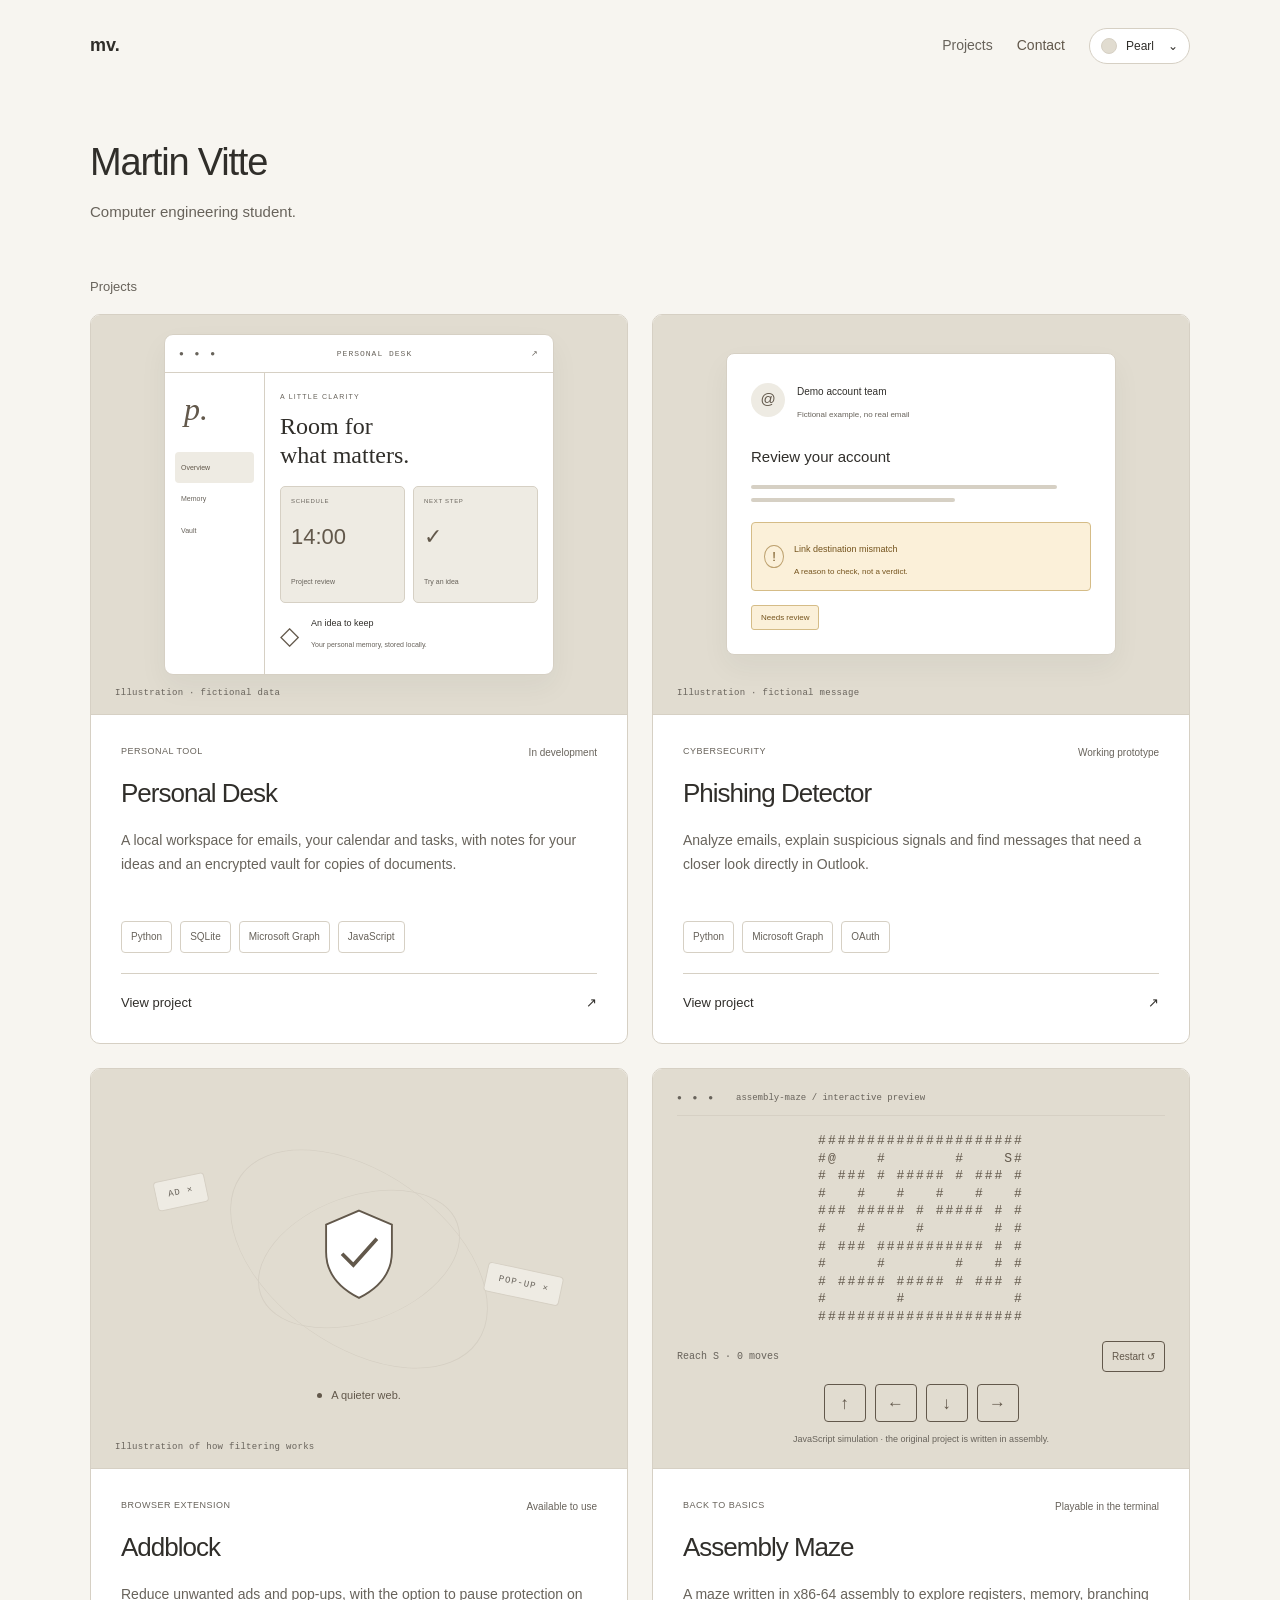
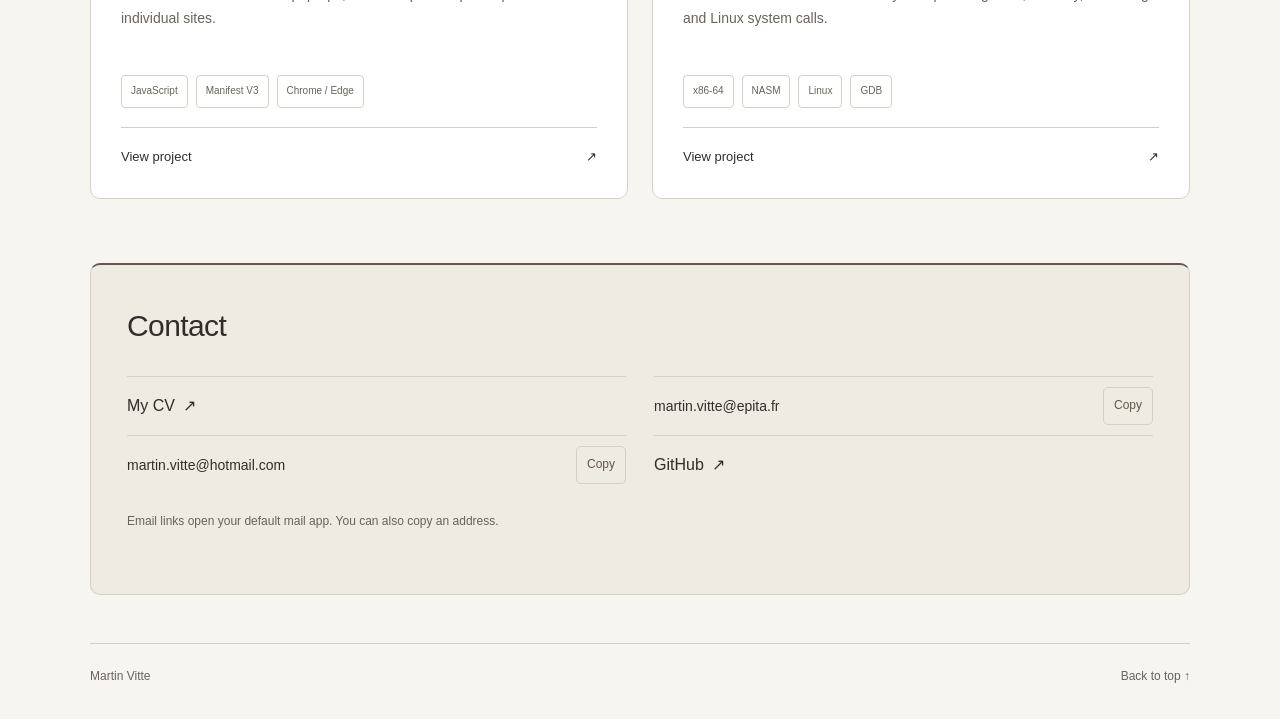
==== index.html @ cceebfae "Publish portfolio" ====
<!doctype html>
<html lang="en">
<head>
<meta charset="utf-8"><meta name="viewport" content="width=device-width, initial-scale=1">
<meta name="description" content="Martin Vitte, computer engineering student. Projects and contact.">
<meta name="color-scheme" content="light"><title>Martin Vitte — Portfolio</title>
<link rel="icon" href="icon.svg" type="image/svg+xml"><link rel="stylesheet" href="style.css">
<link rel="stylesheet" href="cards.css">
<link rel="stylesheet" href="projects.css">

<script src="maze.js" defer></script>
<script src="contact.js" defer></script>
<link rel="stylesheet" href="themes.css?v=6">
<script src="theme.js?v=6"></script>
</head>
<body class="portfolio-home">
<a class="skip" href="#main">Skip to content</a>
<div class="page-shell">
<header class="header"><a class="wordmark" href="index.html" aria-label="Martin Vitte, home">mv.</a><nav aria-label="Main navigation"><a href="#projets">Projects</a><a href="#contact">Contact</a></nav><details class="theme-menu"><summary aria-label="Choose color theme"><span class="theme-current-dot" aria-hidden="true"></span><span class="theme-current-name">Pearl</span><span class="theme-chevron" aria-hidden="true">⌄</span></summary><fieldset class="theme-picker"><legend class="sr-only">Color theme</legend><label class="theme-option" style="--swatch:#e1dcd0"><input type="radio" name="theme" value="pearl" aria-label="Pearl" checked><span class="theme-swatch" aria-hidden="true"></span><span class="theme-name" aria-hidden="true">Pearl</span></label><label class="theme-option" style="--swatch:#edb9ca"><input type="radio" name="theme" value="rose" aria-label="Rose"><span class="theme-swatch" aria-hidden="true"></span><span class="theme-name" aria-hidden="true">Rose</span></label><label class="theme-option" style="--swatch:#bcd3ac"><input type="radio" name="theme" value="sage" aria-label="Sage"><span class="theme-swatch" aria-hidden="true"></span><span class="theme-name" aria-hidden="true">Sage</span></label><label class="theme-option" style="--swatch:#afd3f0"><input type="radio" name="theme" value="sky" aria-label="Sky"><span class="theme-swatch" aria-hidden="true"></span><span class="theme-name" aria-hidden="true">Sky</span></label><label class="theme-option" data-dark style="--swatch:#294563"><input type="radio" name="theme" value="midnight" aria-label="Midnight"><span class="theme-swatch" aria-hidden="true"></span><span class="theme-name" aria-hidden="true">Midnight</span></label><label class="theme-option" data-dark style="--swatch:#292929"><input type="radio" name="theme" value="black" aria-label="Black"><span class="theme-swatch" aria-hidden="true"></span><span class="theme-name" aria-hidden="true">Black</span></label></fieldset></details></header>
<main id="main">
<section id="profil" class="intro"><h1>Martin Vitte</h1><p>Computer engineering student.</p></section>
<section id="projets" aria-labelledby="projects-title"><h2 id="projects-title" class="section-label">Projects</h2><div class="project-grid">
        <article class="project" data-category="tools security">
<div class="project-visual desk-visual" aria-label="Personal Desk illustration with fictional data">
<div class="mock-window"><div class="window-top"><span class="window-dots">● ● ●</span><span>PERSONAL DESK</span><span>↗</span></div><div class="desk-body"><div class="mock-sidebar"><b>p.</b><span class="selected">Overview</span><span>Memory</span><span>Vault</span></div><div class="mock-main"><p class="tiny-label">A LITTLE CLARITY</p><h3>Room for<br>what matters.</h3><div class="mock-grid"><div><span>SCHEDULE</span><strong>14:00</strong><small>Project review</small></div><div><span>NEXT STEP</span><strong>✓</strong><small>Try an idea</small></div></div><div class="mock-memory"><span>◇</span><div><b>An idea to keep</b><small>Your personal memory, stored locally.</small></div></div></div></div></div><span class="visual-caption">Illustration · fictional data</span></div>
<div class="project-copy"><div class="project-meta"><span>PERSONAL TOOL</span><span class="status">In development</span></div><h3><a href="projets/personal-desk.html">Personal Desk</a></h3><p>A local workspace for emails, your calendar and tasks, with notes for your ideas and an encrypted vault for copies of documents.</p><ul class="tags" aria-label="Technologies"><li>Python</li><li>SQLite</li><li>Microsoft Graph</li><li>JavaScript</li></ul>
            <a class="project-link" href="projets/personal-desk.html" aria-label="View project Personal Desk">View project <span aria-hidden="true">↗</span></a>
          </div>
        </article>

          <article class="project" data-category="security">
<div class="project-visual mail-visual" aria-label="Illustration of a fictional email analysis"><div class="mail-paper"><div class="mail-header"><span class="mail-avatar">@</span><div><b>Demo account team</b><small>Fictional example, no real email</small></div></div><h3>Review your account</h3><div class="fake-line"></div><div class="fake-line short"></div><div class="signal"><span>!</span><div><b>Link destination mismatch</b><small>A reason to check, not a verdict.</small></div></div><span class="mail-tag">Needs review</span></div><span class="visual-caption">Illustration · fictional message</span></div>
<div class="project-copy"><div class="project-meta"><span>CYBERSECURITY</span><span class="status">Working prototype</span></div><h3><a href="projets/phishing-detector.html">Phishing Detector</a></h3><p>Analyze emails, explain suspicious signals and find messages that need a closer look directly in Outlook.</p><ul class="tags" aria-label="Technologies"><li>Python</li><li>Microsoft Graph</li><li>OAuth</li></ul><a class="project-link" href="projets/phishing-detector.html" aria-label="View project Phishing Detector">View project <span aria-hidden="true">↗</span></a></div>
          </article>
          <article class="project" data-category="security tools">
<div class="project-visual block-visual" aria-label="Illustration of ad filtering"><div class="block-orbit ring-a"></div><div class="block-orbit ring-b"></div><span class="ad-chip ad-one" aria-hidden="true">AD ×</span><span class="ad-chip ad-two" aria-hidden="true">POP-UP ×</span><div class="shield" aria-hidden="true"><svg viewBox="0 0 100 110"><path d="M50 8 85 23v29c0 23-15 39-35 49C30 91 15 75 15 52V23Z"/><path d="m32 54 12 12 25-28"/></svg></div><div class="block-label"><span class="active-dot"></span>A quieter web.</div><span class="visual-caption">Illustration of how filtering works</span></div>
<div class="project-copy"><div class="project-meta"><span>BROWSER EXTENSION</span><span class="status">Available to use</span></div><h3><a href="projets/addblock.html">Addblock</a></h3><p>Reduce unwanted ads and pop-ups, with the option to pause protection on individual sites.</p><ul class="tags" aria-label="Technologies"><li>JavaScript</li><li>Manifest V3</li><li>Chrome / Edge</li></ul><a class="project-link" href="projets/addblock.html" aria-label="View project Addblock">View project <span aria-hidden="true">↗</span></a></div>
          </article>

        <article class="project" data-category="systems">
<div class="project-visual terminal-visual"><div class="terminal-heading"><span class="window-dots">● ● ●</span><span>assembly-maze / interactive preview</span></div><pre id="maze-board" tabindex="0" aria-label="Maze. Focus this area and use the arrow keys or WASD. ZQSD also works."></pre><div class="maze-bottom"><p id="maze-status" role="status">Reach S · 0 moves</p><button id="maze-reset" type="button">Restart ↺</button></div><div class="maze-controls" role="group" aria-label="Movement"><button data-move="up" aria-label="Move up">↑</button><button data-move="left" aria-label="Move left">←</button><button data-move="down" aria-label="Move down">↓</button><button data-move="right" aria-label="Move right">→</button></div><p class="terminal-footnote">JavaScript simulation · the original project is written in assembly.</p></div>
<div class="project-copy"><div class="project-meta"><span>BACK TO BASICS</span><span class="status">Playable in the terminal</span></div><h3><a href="projets/assembly-maze.html">Assembly Maze</a></h3><p>A maze written in x86-64 assembly to explore registers, memory, branching and Linux system calls.</p><ul class="tags" aria-label="Technologies"><li>x86-64</li><li>NASM</li><li>Linux</li><li>GDB</li></ul><a class="project-link" href="projets/assembly-maze.html" aria-label="View project Assembly Maze">View project <span aria-hidden="true">↗</span></a></div>
</article>
        </div>
</section>
<section id="contact" aria-labelledby="contact-title"><h2 id="contact-title" class="section-label">Contact</h2>
<div class="contact-list">
<a href="cv.html">My CV <span aria-hidden="true">↗</span></a>
<div class="contact-email"><a href="mailto:martin.vitte@epita.fr">martin.vitte@epita.fr</a><button type="button" data-copy-email="martin.vitte@epita.fr" aria-label="Copy martin.vitte@epita.fr" hidden>Copy</button></div>
<div class="contact-email"><a href="mailto:martin.vitte@hotmail.com">martin.vitte@hotmail.com</a><button type="button" data-copy-email="martin.vitte@hotmail.com" aria-label="Copy martin.vitte@hotmail.com" hidden>Copy</button></div>
<a href="https://github.com/martinvtt" target="_blank" rel="noopener noreferrer">GitHub <span aria-hidden="true">↗</span><span class="sr-only"> — Opens in a new tab</span></a>
</div><p class="contact-help">Email links open your default mail app. You can also copy an address.</p><p id="contact-status" role="status" aria-live="polite"></p></section>
</main>
<footer><span>Martin Vitte</span><a href="#profil">Back to top ↑</a></footer>
</div></body></html>
---- style.css ----
:root{color-scheme:dark;--bg:#141316;--text:#e9e7ec;--muted:#aaa5af;--line:#302d34;--accent:#c2ace7;font-family:Arial,Helvetica,sans-serif;font-size:15px}
*{box-sizing:border-box}
body{margin:0;background:var(--bg);color:var(--text);line-height:1.65}
a{color:inherit;text-decoration:none}
a:hover{color:var(--accent)}
a:focus-visible,button:focus-visible,pre:focus-visible{outline:2px solid var(--accent);outline-offset:5px}
.page-shell{width:min(100% - 48px,760px);margin:auto}
.header{display:flex;align-items:center;justify-content:space-between;padding:28px 0;color:var(--muted);font-size:14px}
.wordmark{font-weight:700;color:var(--text);font-size:18px}
nav{display:flex;gap:24px}
.intro{padding:66px 0 60px}
h1,h2,h3,p{margin:0}
h1{font-size:38px;font-weight:500;letter-spacing:-1.2px;line-height:1.2}
.intro p{color:var(--muted);margin-top:14px}
.section-label{font-size:13px;font-weight:400;color:var(--muted);margin-bottom:16px}
.project-list{border-top:1px solid var(--line)}
.project{display:flex;justify-content:space-between;gap:20px;padding:25px 0;border-bottom:1px solid var(--line)}
.project h3{font-size:18px;font-weight:500}
.project p{color:var(--muted);margin:5px 0 9px;font-size:14px}
.technologies{color:var(--muted);font-size:12px}
.arrow{color:var(--muted);font-size:19px}
.project:hover h3,.project:hover .arrow{color:var(--accent)}
#contact{padding:52px 0 56px}
.contact-list{display:flex;flex-wrap:wrap;gap:10px 24px;font-size:14px}
.contact-list a{overflow-wrap:anywhere;text-decoration:underline;text-decoration-color:var(--line);text-underline-offset:5px}
footer{display:flex;justify-content:space-between;gap:16px;border-top:1px solid var(--line);padding:23px 0 32px;font-size:12px;color:var(--muted)}
.skip{position:absolute;left:12px;top:-100px;background:var(--bg);padding:8px;z-index:10}
.skip:focus{top:12px}
.sr-only{position:absolute;width:1px;height:1px;margin:-1px;overflow:hidden;clip-path:inset(50%);white-space:nowrap}
@media(max-width:540px){.page-shell{width:calc(100% - 40px)}.intro{padding:45px 0}h1{font-size:32px}.project{padding:22px 0}.contact-list{flex-direction:column;align-items:flex-start}#contact{padding:40px 0}.header{padding:22px 0}}

/* Keep anchor navigation smooth unless the visitor prefers reduced motion. */
html{scroll-behavior:smooth}
@media(prefers-reduced-motion:reduce){html{scroll-behavior:auto}}

/* Give contact its own visual space below the project gallery. */
#contact{margin:64px 0 48px;padding:36px;border:1px solid #494052;border-top:2px solid var(--accent);border-radius:10px;background:#1d1922;scroll-margin-top:28px}
#contact .section-label{font-size:30px;font-weight:500;letter-spacing:-.6px;color:var(--text);margin-bottom:26px}
#contact .contact-list{display:grid;grid-template-columns:1fr 1fr;gap:0 28px;font-size:16px}
#contact .contact-list a{display:flex;align-items:center;gap:8px;min-height:58px;padding:12px 0;border-top:1px solid #39313f;text-decoration:none}
#contact .contact-list a:hover{color:var(--accent);text-decoration:underline;text-underline-offset:5px}
.header nav a[href="#contact"],.header nav a[href="index.html#contact"]{color:var(--accent)}
@media(max-width:600px){#contact{margin:40px 0 32px;padding:26px 22px}#contact .contact-list{grid-template-columns:1fr;width:100%;font-size:15px}#contact .section-label{font-size:27px}#contact .contact-list a{width:100%}}

#contact .contact-email{display:flex;align-items:center;gap:12px;min-width:0;border-top:1px solid #39313f}
#contact .contact-email a{border:0;flex:1;min-width:0;font-size:14px}
#contact .contact-email button{flex-shrink:0;border:1px solid #554960;background:transparent;color:var(--accent);font:inherit;font-size:12px;border-radius:5px;padding:8px 10px;cursor:pointer}
#contact .contact-email button:hover{background:#302638}
.contact-help,#contact-status{font-size:12px;color:var(--muted);margin-top:18px}
#contact-status{min-height:20px;margin-top:6px;color:var(--accent)}
---- cards.css ----
.project{border:1px solid var(--line);border-radius:10px;overflow:hidden;background:#161219;min-width:0}.flagship{display:grid;grid-template-columns:1.15fr 1fr}.project-copy{padding:35px}.project-meta{display:flex;gap:15px;align-items:center;justify-content:space-between;font-size:9px;letter-spacing:1px;color:var(--muted);line-height:1.5}.status{font-size:10px;letter-spacing:0;text-align:right;color:#d1c1e1}.project-copy>h3{font-size:31px;letter-spacing:-1px;margin:20px 0 14px}.project-copy>p{font-size:14px;color:var(--muted)}.tags{display:flex;flex-wrap:wrap;gap:8px;list-style:none;margin:23px 0;padding:0}.tags li{font-size:10px;color:#c8b9da;border:1px solid var(--line);border-radius:4px;padding:7px 9px}details{border-top:1px solid var(--line);margin-top:28px}summary{cursor:pointer;padding:18px 0 3px;font-size:13px;list-style:none;display:flex;justify-content:space-between;gap:20px}summary::-webkit-details-marker{display:none}summary span{font-size:20px;color:var(--purple)}details[open] summary span{transform:rotate(45deg)}.project-details{padding-top:12px}.project-details h4{font-size:12px;color:var(--accent);margin:16px 0 6px}.project-details p{font-size:13px;color:var(--muted)}.project-visual{position:relative;min-height:310px;overflow:hidden;display:flex;align-items:center;justify-content:center}.visual-caption{position:absolute;bottom:14px;left:20px;font:9px monospace;color:#c4b5d3;letter-spacing:.3px}.desk-visual{background:#30233e;min-height:400px;padding:35px 30px 50px}.mock-window{width:100%;max-width:480px;border:1px solid #665475;border-radius:9px;background:#18121f;box-shadow:0 20px 40px #140e2050;transform:rotate(-3deg)}.window-top{display:flex;justify-content:space-between;padding:14px;font:8px monospace;letter-spacing:1px;color:#bfa9d5;border-bottom:1px solid #3c3049}.window-dots{color:#8e769f;font-size:8px;letter-spacing:3px}.desk-body{display:flex;min-height:260px}.mock-sidebar{width:100px;flex-shrink:0;border-right:1px solid #3b2c48;padding:18px 10px}.mock-sidebar b{display:block;font:italic 32px Georgia,serif;color:#c8abea;margin:0 0 24px 9px}.mock-sidebar span{display:block;font-size:7px;color:#b5a3c4;padding:10px 6px;white-space:nowrap}.mock-sidebar .selected{background:#39294a;border-radius:4px;color:#eee4fa}.mock-main{padding:25px 20px;flex:1;min-width:0}.tiny-label{font-size:7px;letter-spacing:1.2px;color:#ad95c1}.mock-main h3{font-family:Georgia,serif;font-size:25px;line-height:1.2;margin:12px 0 20px}.mock-grid{display:grid;grid-template-columns:1fr 1fr;gap:8px}.mock-grid>div{background:#2a2035;border:1px solid #41324f;border-radius:5px;padding:12px}.mock-grid span{display:block;font-size:6px;letter-spacing:.7px;color:#b09abe}.mock-grid strong{display:block;font-size:22px;font-weight:400;margin:12px 0;color:#d6bcf2}.mock-grid small,.mock-memory small{font-size:7px;color:#baa7cc}.mock-memory{display:flex;align-items:center;gap:12px;margin-top:18px}.mock-memory>span{color:#c9a7f5;font-size:25px}.mock-memory b{display:block;font-size:9px;font-weight:400}.project-pair{display:grid;grid-template-columns:1fr 1fr;gap:24px;margin:24px 0}.project-pair:has(>.project[hidden]){grid-template-columns:1fr}.mail-visual{background:#211d2e;padding:40px}.mail-paper{background:#302a3e;border:1px solid #584967;border-radius:8px;width:100%;max-width:370px;padding:24px;transform:rotate(-3deg)}.mail-header{display:flex;align-items:center;gap:12px}.mail-avatar{display:grid;place-items:center;width:34px;height:34px;border-radius:50%;background:#514061;color:#e7d9f5}.mail-header b{font-size:10px;font-weight:400}.mail-header small{display:block;font-size:8px;color:#b9a9c7;margin-top:5px}.mail-paper h3{font-size:15px;margin:24px 0 15px}.fake-line{height:4px;background:#5b4d68;width:90%;border-radius:3px;margin:9px 0}.fake-line.short{width:60%}.signal{display:flex;align-items:center;gap:10px;padding:12px;margin:20px 0 12px;border:1px solid #917b54;border-radius:4px;background:#41372f;color:#eed3a9}.signal>span{border:1px solid #bda16f;border-radius:50%;width:20px;text-align:center;font-size:13px}.signal b{font-weight:400;font-size:9px}.signal small{display:block;font-size:8px;color:#d0bda3;margin-top:5px}.mail-tag{display:inline-block;font-size:8px;padding:5px 9px;background:#664a37;border:1px solid #95724c;border-radius:3px;color:#f4d3ad}.block-visual{background:#23282a}.block-orbit{position:absolute;width:210px;height:210px;border:1px solid #546365;border-radius:50%;transform:rotate(-20deg) scaleY(.6)}.ring-b{width:290px;height:290px;transform:rotate(35deg) scaleY(.6);border-color:#3b494d}.shield{width:94px;z-index:1;filter:drop-shadow(0 12px 20px #1118)}.shield svg{width:100%;fill:#38494a;stroke:#b7d6cb;stroke-width:2}.shield svg path+path{fill:none;stroke-width:4}.ad-chip{position:absolute;padding:9px 12px;font:9px monospace;letter-spacing:1px;color:#bdc5c3;border:1px solid #576363;border-radius:4px;background:#2b3334;z-index:2}.ad-one{left:12%;top:27%;transform:rotate(-12deg)}.ad-two{right:12%;top:50%;transform:rotate(12deg)}.block-label{position:absolute;bottom:45px;font-size:11px;color:#bfd0ca;display:flex;align-items:center;gap:9px}.active-dot{height:5px;width:5px;background:#b2d5c5;border-radius:50%}.maze-project{display:grid;grid-template-columns:1fr 1fr;margin-top:24px}.terminal-visual{background:#15191a;display:block;padding:24px;color:#c0d6c4}.terminal-heading{display:flex;gap:20px;font:10px monospace;color:#9bafa0;padding-bottom:20px;border-bottom:1px solid #344138}.terminal-heading .window-dots{color:#6b7e70}#maze-board{font:17px/1.5 'Courier New',monospace;letter-spacing:2px;margin:25px auto 18px;width:max-content;max-width:100%;color:#b9d4bd;white-space:pre;outline-offset:5px}.maze-bottom{display:flex;gap:10px;align-items:center;justify-content:space-between}.maze-bottom p{font:11px/1.6 monospace}.maze-bottom button,.maze-controls button{background:none;border:1px solid #435848;border-radius:4px;color:#c6d8c8;padding:9px;font-size:10px}.maze-bottom button:hover,.maze-controls button:hover{background:#2c3a30}.maze-controls{display:flex;justify-content:center;gap:9px;margin-top:18px}.maze-controls button{width:42px;height:38px;font-size:17px}.terminal-footnote{font-size:9px;color:#a8b7ab;text-align:center;margin-top:18px}
---- projects.css ----
/* Shared project-card layout. Illustrations keep their content, not their own
   sizing rules. New projects use the same .project / .project-visual / .project-copy. */
.project-grid {
  --preview-height: 400px;
  --card-padding: 30px;
  display: grid;
  grid-template-columns: repeat(2, minmax(0, 1fr));
  gap: 24px;
  align-items: start;
}
.project-grid > .project {
  display: flex;
  flex-direction: column;
  margin: 0;
  border-radius: 10px;
}
.project-grid .project-visual {
  flex: none;
  height: var(--preview-height);
  min-height: var(--preview-height);
  padding: 28px 24px 48px;
  background: #241e2e;
  border-bottom: 1px solid var(--line);
}
.project-grid .project-copy {
  display: grid;
  grid-template-rows: minmax(32px, auto) minmax(58px, auto) minmax(96px, auto) minmax(72px, auto) auto;
  padding: var(--card-padding);
}
.project-grid .project-meta { align-items: start; flex-wrap: nowrap; gap: 16px; }
.project-grid .project-meta > span { flex: 1; }
.project-grid .project-copy > h3 {
  margin: 0;
  font-size: 30px;
  line-height: 1.25;
  letter-spacing: -1px;
}
.project-grid .project-copy > p { margin: 0; font-size: 14px; line-height: 1.7; }
.project-grid .tags { align-self: start; margin: 12px 0 18px; }
.project-grid details { margin: 0; }
.project-grid summary { padding: 18px 0 0; }
.project-grid > .project { position: relative; }
.project-link { display: flex; justify-content: space-between; gap: 20px; padding-top: 18px; border-top: 1px solid var(--line); font-size: 13px; }
.project-link::after { content: ''; position: absolute; inset: 0; z-index: 1; }
/* Keep decorative layers below the card link, including the ad chips. */
.project-grid .project-visual:not(.terminal-visual) { isolation: isolate; z-index: 0; }
.project-grid > .project:hover { border-color: var(--accent); }
.project-link::after { cursor: pointer; }
.project-link:hover, .project-copy h3 a:hover { color: var(--accent); }
.project:has(.project-link:focus-visible) { outline: 2px solid var(--accent); outline-offset: 4px; }
.project-copy h3 a, .terminal-visual button, .terminal-visual pre { position: relative; z-index: 2; }
.project-grid .visual-caption { left: 24px; bottom: 16px; font-size: 9px; }
.project-grid .mock-window { max-width: 390px; transform: none; }
.project-grid .mail-paper { max-width: 390px; transform: none; }
.project-grid .desk-body { min-height: 240px; }
.project-grid .mock-main { padding: 18px 15px; }
.project-grid .mock-main h3 { font-size: 24px; margin: 10px 0 16px; }
.project-grid .mock-grid > div { padding: 10px; }
.project-grid .mock-memory { margin-top: 12px; }
.project-grid .block-label { bottom: 64px; }
.project-grid .terminal-visual { padding: 24px; }
.project-grid .terminal-heading { font-size: 9px; padding-bottom: 12px; }
.project-grid #maze-board { font-size: 13px; line-height: 1.35; letter-spacing: 2px; margin: 16px auto; }
.project-grid .maze-bottom { flex-direction: row; align-items: center; gap: 8px; }
.project-grid .maze-bottom p { font-size: 10px; }
.project-grid .maze-controls { margin-top: 12px; }
.project-grid .terminal-footnote { font-size: 9px; margin-top: 10px; }
@media (max-width: 850px) {
  .project-grid { grid-template-columns: minmax(0, 1fr); }
}
@media (max-width: 600px) {
  .project-grid { --card-padding: 24px; gap: 20px; }
  .project-grid .project-visual { padding: 24px 16px 48px; }
  .project-grid .project-copy { grid-template-rows: minmax(38px, auto) minmax(56px, auto) auto auto auto; }
  .project-grid .project-copy > h3 { font-size: 28px; }
  .project-grid .tags { margin: 22px 0; }
  .project-grid .project-meta { font-size: 8px; gap: 10px; }
  .project-grid .status { font-size: 9px; }
  .project-grid .visual-caption { left: 16px; font-size: 8px; }
  .project-grid .terminal-heading { font-size: 8px; }
  .project-grid #maze-board { font-size: 12px; letter-spacing: 1px; }
  .project-grid .maze-bottom { flex-direction: column; align-items: start; }
}

/* Keep the surrounding page quiet while giving projects room for previews. */
.portfolio-home .page-shell{width:min(100% - 64px,1100px)}
.portfolio-home .intro{padding:48px 0 52px}
.project-grid > .project{padding:0;gap:0;justify-content:initial}
.project-grid .project-visual{height:400px;min-height:400px}
.project-grid .project-visual p{margin:0}
.project-grid .project-visual .tiny-label{font-size:7px}
.project-grid .project-visual .terminal-footnote{font-size:9px;margin-top:10px}
.project-grid .project-copy{grid-template-rows:minmax(32px,auto) minmax(52px,auto) minmax(80px,auto) minmax(64px,auto) auto}
.project-grid .project-copy>h3{font-size:26px}
.project-grid .project-copy>p{margin:0}
.project-grid .project-meta{letter-spacing:.5px}
.project-grid button{cursor:pointer;font-family:inherit}
.project-grid button:disabled{cursor:default;opacity:.5}
.project-grid .project-link{color:var(--text)}
@media(max-width:600px){
 .portfolio-home .page-shell{width:calc(100% - 40px)}
 .project-grid .project-visual{height:400px;min-height:400px}
 .project-grid .project-copy{grid-template-rows:minmax(32px,auto) minmax(48px,auto) auto auto auto}
 .project-grid .mock-sidebar{width:68px;padding:14px 5px}
 .project-grid .mock-sidebar span{font-size:6px}
 .project-grid .mock-main{padding:16px 10px}
 .project-grid .mock-main h3{font-size:20px}
 .project-grid .mock-grid>div{padding:7px}
 .project-grid .mail-paper{padding:16px}
 .project-grid .mail-header{gap:8px}
 .project-grid .terminal-visual{padding:18px 12px}
 .project-grid #maze-board{font-size:clamp(10px,3vw,12px);letter-spacing:1px}
 .project-grid .terminal-heading{gap:10px}
}

/* Real application captures keep their complete frame at every screen size. */
.project-grid .capture-preview{padding:24px 18px 42px}
.capture-preview img{display:block;width:100%;height:100%;object-fit:contain;object-position:center}
@media(max-width:600px){.project-grid .capture-preview{height:auto;min-height:0;aspect-ratio:1.2;padding:18px 12px 38px}}

/* Homepage identifiers; screenshots and videos belong to the project pages. */
.project-grid .identity-preview{padding:0;height:auto;min-height:0;aspect-ratio:16/9}
.identity-preview img{display:block;width:100%;height:100%;object-fit:contain}
---- themes.css ----
/* Shared light and dark palettes. Illustrations use the same surfaces as the page. */
:root {
  color-scheme: light;
  --bg: #f7f5f0;
  --surface: #ffffff;
  --soft: #eeebe3;
  --preview: #e1dcd0;
  --text: #302e2a;
  --muted: #68635b;
  --line: #d6d0c4;
  --accent: #62584b;
  --on-accent: #ffffff;
}
:root[data-theme="rose"] {
  --bg: #fae9ee; --soft: #f5d7e1; --preview: #edb9ca;
  --text: #3c2330; --muted: #73505f; --line: #dca6b9; --accent: #92355c;
}
:root[data-theme="sage"] {
  --bg: #eaf1e5; --soft: #d8e6ce; --preview: #bcd3ac;
  --text: #263323; --muted: #4f6547; --line: #aec69f; --accent: #3b6334;
}
:root[data-theme="sky"] {
  --bg: #e6f1fc; --soft: #d0e5f8; --preview: #afd3f0;
  --text: #203348; --muted: #46617d; --line: #9fbedc; --accent: #285f92;
}
.header { flex-wrap: wrap; gap: 16px 24px; }
.header nav { margin-left: auto; }
/* A compact disclosure keeps all six named palettes within reach. */
.theme-menu { position:relative; margin:0; border:0; z-index:10; }
.theme-menu summary { display:flex; align-items:center; gap:9px; padding:8px 11px; border:1px solid var(--line); border-radius:999px; background:var(--surface); color:var(--text); font-size:12px; line-height:1.5; cursor:pointer; list-style:none; }
.theme-menu summary::-webkit-details-marker { display:none; }
.theme-menu summary span { font-size:inherit; color:inherit; }
.theme-menu[open] summary span { transform:none; }
.theme-menu summary:focus-visible { outline:2px solid var(--accent); outline-offset:3px; }
.theme-current-dot { width:16px; height:16px; border:1px solid var(--line); background:var(--preview); border-radius:50%; }
.theme-chevron { margin-left:5px; }
.theme-picker { position:absolute; top:calc(100% + 8px); right:0; display:grid; grid-template-columns:1fr 1fr; gap:4px; width:228px; max-width:calc(100vw - 40px); margin:0; padding:8px; border:1px solid var(--line); border-radius:14px; background:var(--surface); box-shadow:0 10px 30px #0002; }
.theme-option { position:relative; display:flex; align-items:center; gap:10px; min-height:44px; padding:8px; border-radius:8px; cursor:pointer; }
.theme-option:hover,.theme-option:has(input:checked) { background:var(--soft); }
.theme-option input { position:absolute; inset:0; width:100%; height:100%; margin:0; opacity:0; cursor:pointer; }
.theme-swatch { flex:none; display:grid; place-items:center; width:22px; height:22px; border-radius:50%; background:var(--swatch); border:1px solid #0002; color:#263323; pointer-events:none; }
.theme-swatch::after { content:"✓"; font:600 14px/1 Arial,sans-serif; opacity:0; }
.theme-option input:checked + .theme-swatch::after { opacity:1; }
.theme-option:has(input:focus-visible) { outline:2px solid var(--accent); outline-offset:1px; }
.theme-name { color:var(--text); font-size:12px; }
.project { background: var(--surface); }
.status, .tags li { color: var(--muted); }
#contact { background: var(--soft); border-color: var(--line); border-top-color: var(--accent); }
#contact .contact-list a, #contact .contact-email, #contact .contact-email button { border-color: var(--line); }
#contact .contact-email button:hover { background: var(--preview); }
.screenshot-dialog { background: var(--surface); border-color: var(--line); }
.cv-languages { background: var(--soft); }
.cv-languages a[aria-current="page"] { color: var(--on-accent); }
.cv-viewer { box-shadow: 0 8px 24px #29323d12; }
.project-grid .project-visual, .desk-visual, .mail-visual, .block-visual, .terminal-visual { background: var(--preview); color: var(--text); }
.mock-window, .mail-paper { background: var(--surface); border-color: var(--line); box-shadow: 0 12px 28px #29323d0d; }
.window-top, .mock-sidebar, .terminal-heading { border-color: var(--line); }
.window-top, .window-dots, .mock-sidebar span, .tiny-label, .mock-grid span, .mock-grid small, .mock-memory small, .mail-header small, .visual-caption, .terminal-heading, .terminal-footnote, .terminal-heading .window-dots { color: var(--muted); }
.mock-sidebar b, .mock-grid strong, .mock-memory>span, #maze-board { color: var(--accent); }
.mock-sidebar .selected, .mock-grid>div, .mail-avatar { background: var(--soft); color: var(--accent); border-color: var(--line); }
.fake-line { background: var(--line); }
.signal { background: #fbf0d9; border-color: #d5bc87; color: #74531d; }
.signal small { color: #74531d; }
.mail-tag { background: #fbf0d9; border-color: #d5bc87; color: #74531d; }
.block-orbit, .ring-b { border-color: var(--line); }
.shield { filter: none; }
.shield svg { fill: var(--surface); stroke: var(--accent); }
.ad-chip { background: var(--soft); color: var(--muted); border-color: var(--line); }
.block-label { color: var(--accent); }
.active-dot { background: var(--accent); }
.maze-bottom button, .maze-controls button { color: var(--accent); border-color: var(--accent); }
.maze-bottom button:hover, .maze-controls button:hover { background: var(--soft); }
@media (max-width: 540px) {
  .header { gap: 14px; }
  .theme-menu { margin-left: auto; }
}

/* Dark palettes retain colored surfaces instead of pure black. */
:root[data-theme="midnight"] {
  color-scheme: dark;
  --bg: #101c30; --surface: #18283f; --soft: #203550; --preview: #294563;
  --text: #edf3fc; --muted: #b8c8de; --line: #3c5674; --accent: #9acbff;
  --on-accent: #12253c;
}
:root[data-theme="black"] {
  color-scheme: dark;
  --bg: #101010; --surface: #191919; --soft: #242424; --preview: #2e2e2e;
  --text: #f5f5f5; --muted: #c2c2c2; --line: #484848; --accent: #e0e0e0;
  --on-accent: #161616;
}
.theme-option[data-dark] .theme-swatch { color: #fff; border-color: #ffffff40; }
:root:is([data-theme="midnight"], [data-theme="black"]) .signal,
:root:is([data-theme="midnight"], [data-theme="black"]) .mail-tag {
  background: #493a26; border-color: #927447; color: #f4d29b;
}
:root:is([data-theme="midnight"], [data-theme="black"]) .signal small { color: #e7caa0; }
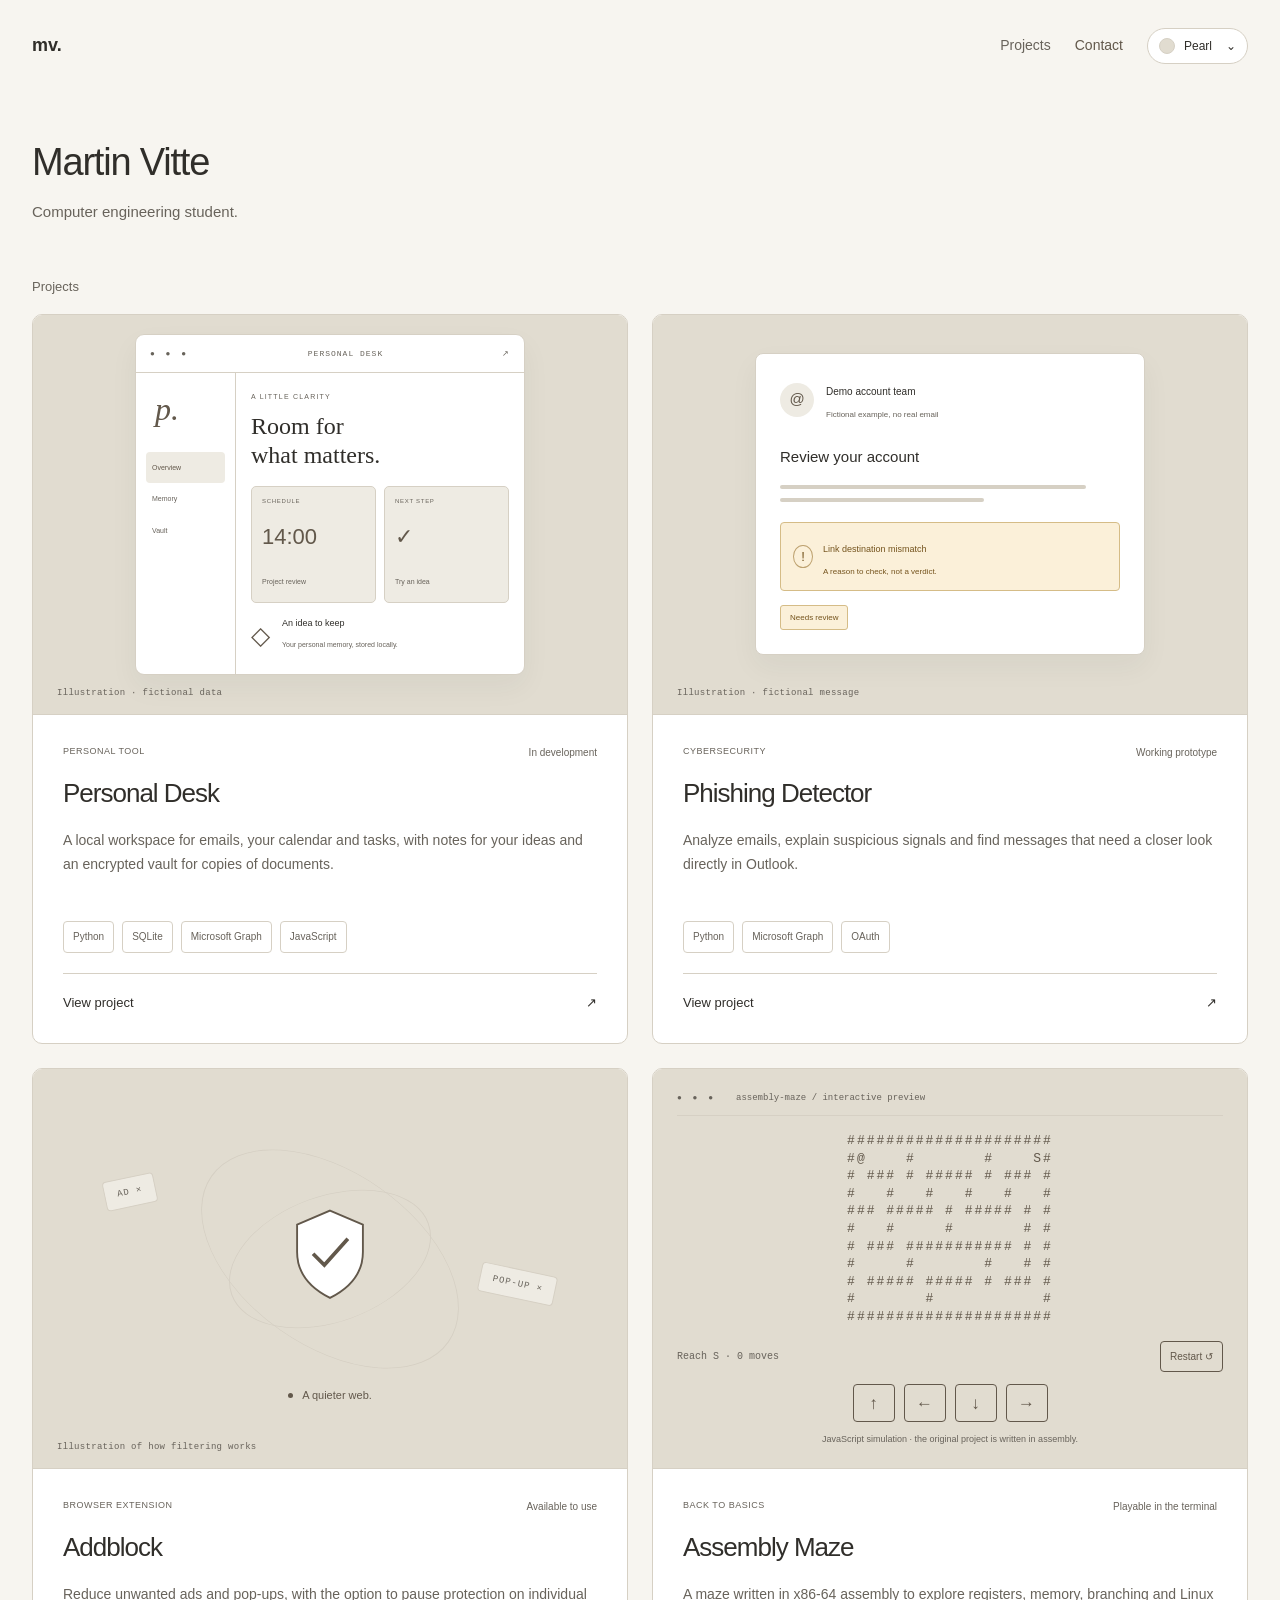
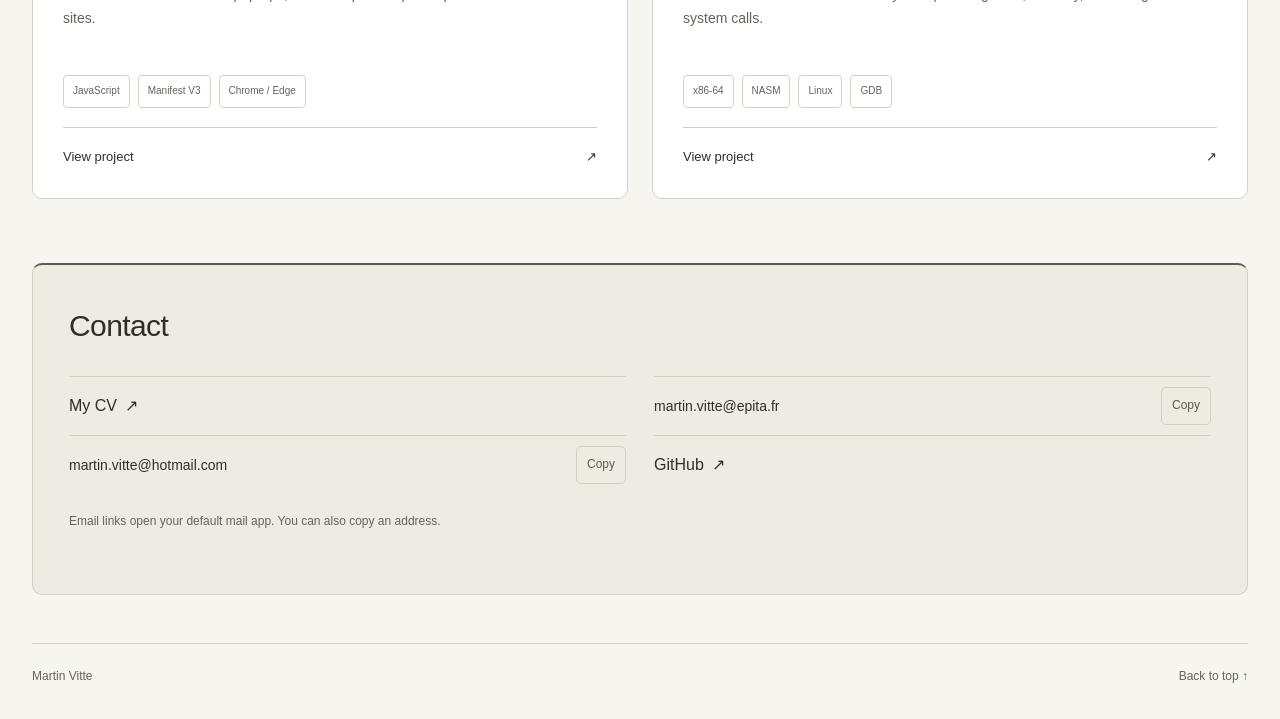
==== commit 5e87a133: "Widen project layouts and add source links" ====
--- a/index.html
+++ b/index.html
@@ -6,7 +6,7 @@
 <meta name="color-scheme" content="light"><title>Martin Vitte — Portfolio</title>
 <link rel="icon" href="icon.svg" type="image/svg+xml"><link rel="stylesheet" href="style.css">
 <link rel="stylesheet" href="cards.css">
-<link rel="stylesheet" href="projects.css">
+<link rel="stylesheet" href="projects.css?v=wide-projects-1">
 
 <script src="maze.js" defer></script>
 <script src="contact.js" defer></script>
--- a/projects.css
+++ b/projects.css
@@ -83,7 +83,7 @@
 }
 
 /* Keep the surrounding page quiet while giving projects room for previews. */
-.portfolio-home .page-shell{width:min(100% - 64px,1100px)}
+.portfolio-home .page-shell{width:min(100% - 64px,1440px)}
 .portfolio-home .intro{padding:48px 0 52px}
 .project-grid > .project{padding:0;gap:0;justify-content:initial}
 .project-grid .project-visual{height:400px;min-height:400px}
